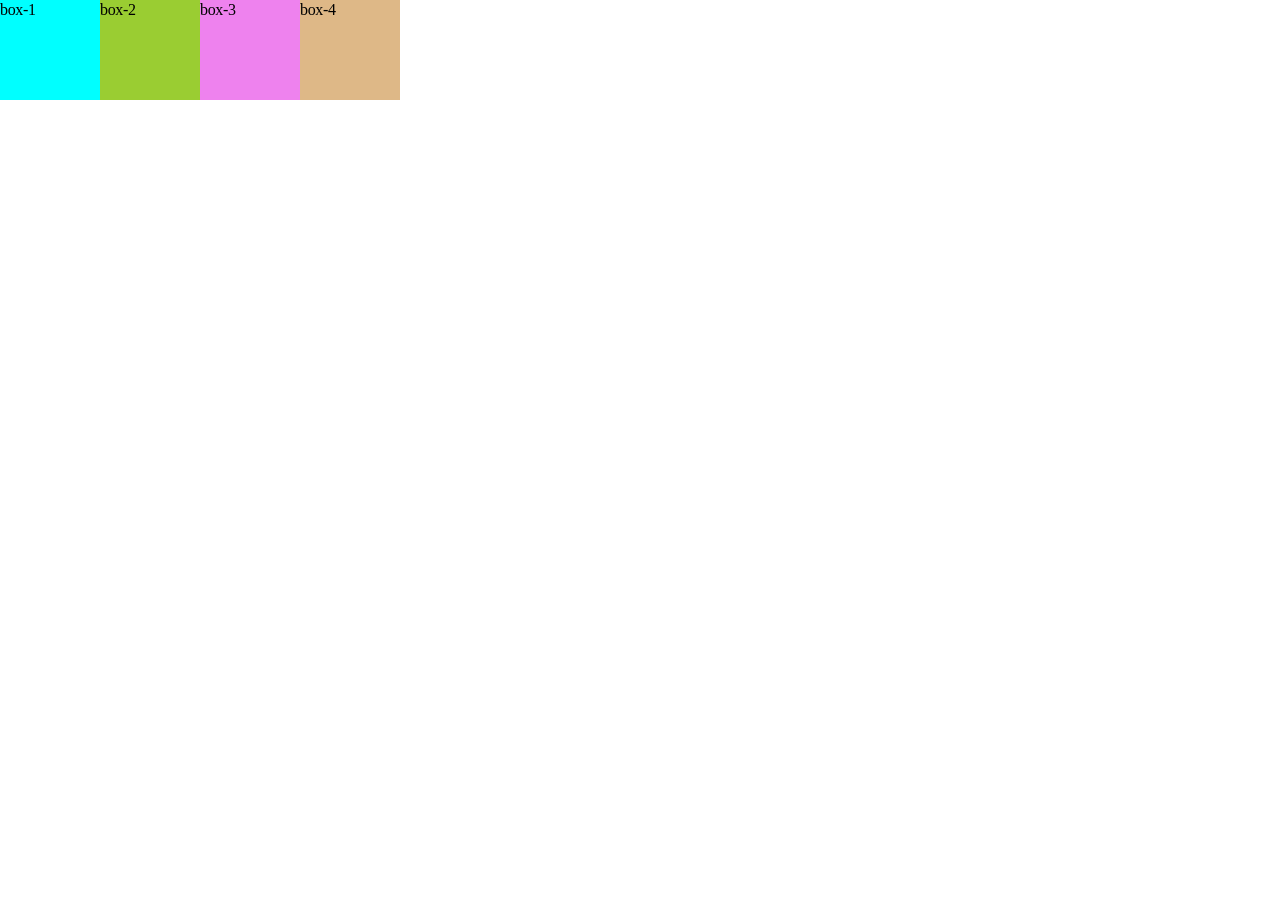
==== index.html @ 480145a6 "css-basic 최초 업로드" ====
<!doctype html>
<html lang="ko">
  <head>
    <meta charset="UTF-8" />
    <meta name="viewport" content="width=device-width, initial-scale=1.0" />
    <title>Sample</title>

    <!-- 외부 스타일 시트 연결 -->
    <link rel="stylesheet" href="css/style.css" />
  </head>

  <body>
    <div class="box-container">
      <div class="box-1">box-1</div>
      <div class="box-2">box-2</div>
      <div class="box-3">box-3</div>
      <div class="box-4">box-4</div>
    </div>
  </body>
</html>
---- css/style.css ----
/* 웹 폰트 */
@font-face {
  font-family: "Mrs Saint Delafield";
  src: url("../assets/fonts/MrsSaintDelafield-Regular.ttf");
}

/* 전체 선택자 */
* {
  margin: 0;
  padding: 0;
  box-sizing: border-box;
}
body {
  font-size: 16px;
  line-height: 1.3;
  letter-spacing: -0.02em;
}
ul,
li {
  list-style: none;
}

.box-container {
  height: 100px;
  width: 400px;
  background-color: whitesmoke;
  display: flex;
  justify-content: space-between;
  align-items: baseline;
}

.box-1 {
  background-color: aqua;
  width: 100px;
  height: 100px;
}
.box-2 {
  background-color: yellowgreen;
  width: 100px;
  height: 100px;
  align-self: flex-start;
}
.box-3 {
  background-color: violet;
  width: 100px;
  height: 100px;
}
.box-4 {
  background-color: burlywood;
  width: 100px;
  height: 100px;
}
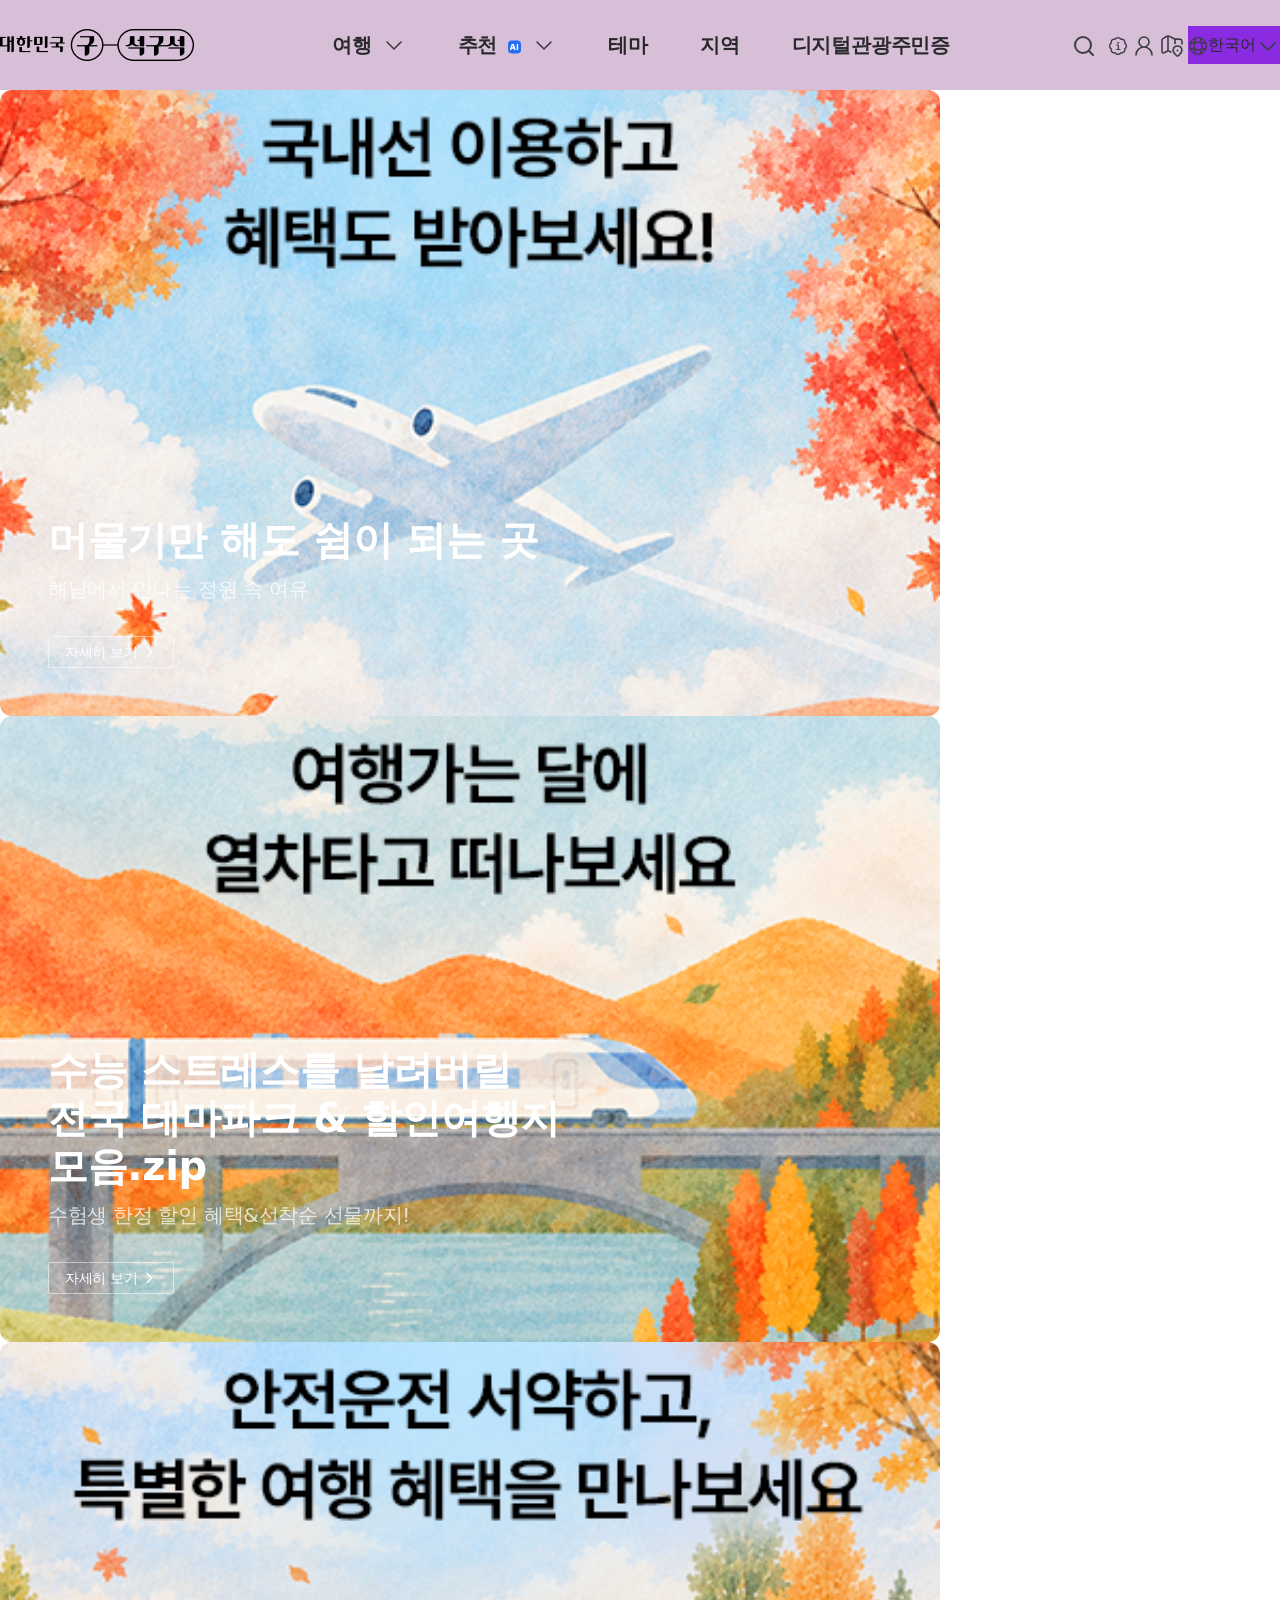
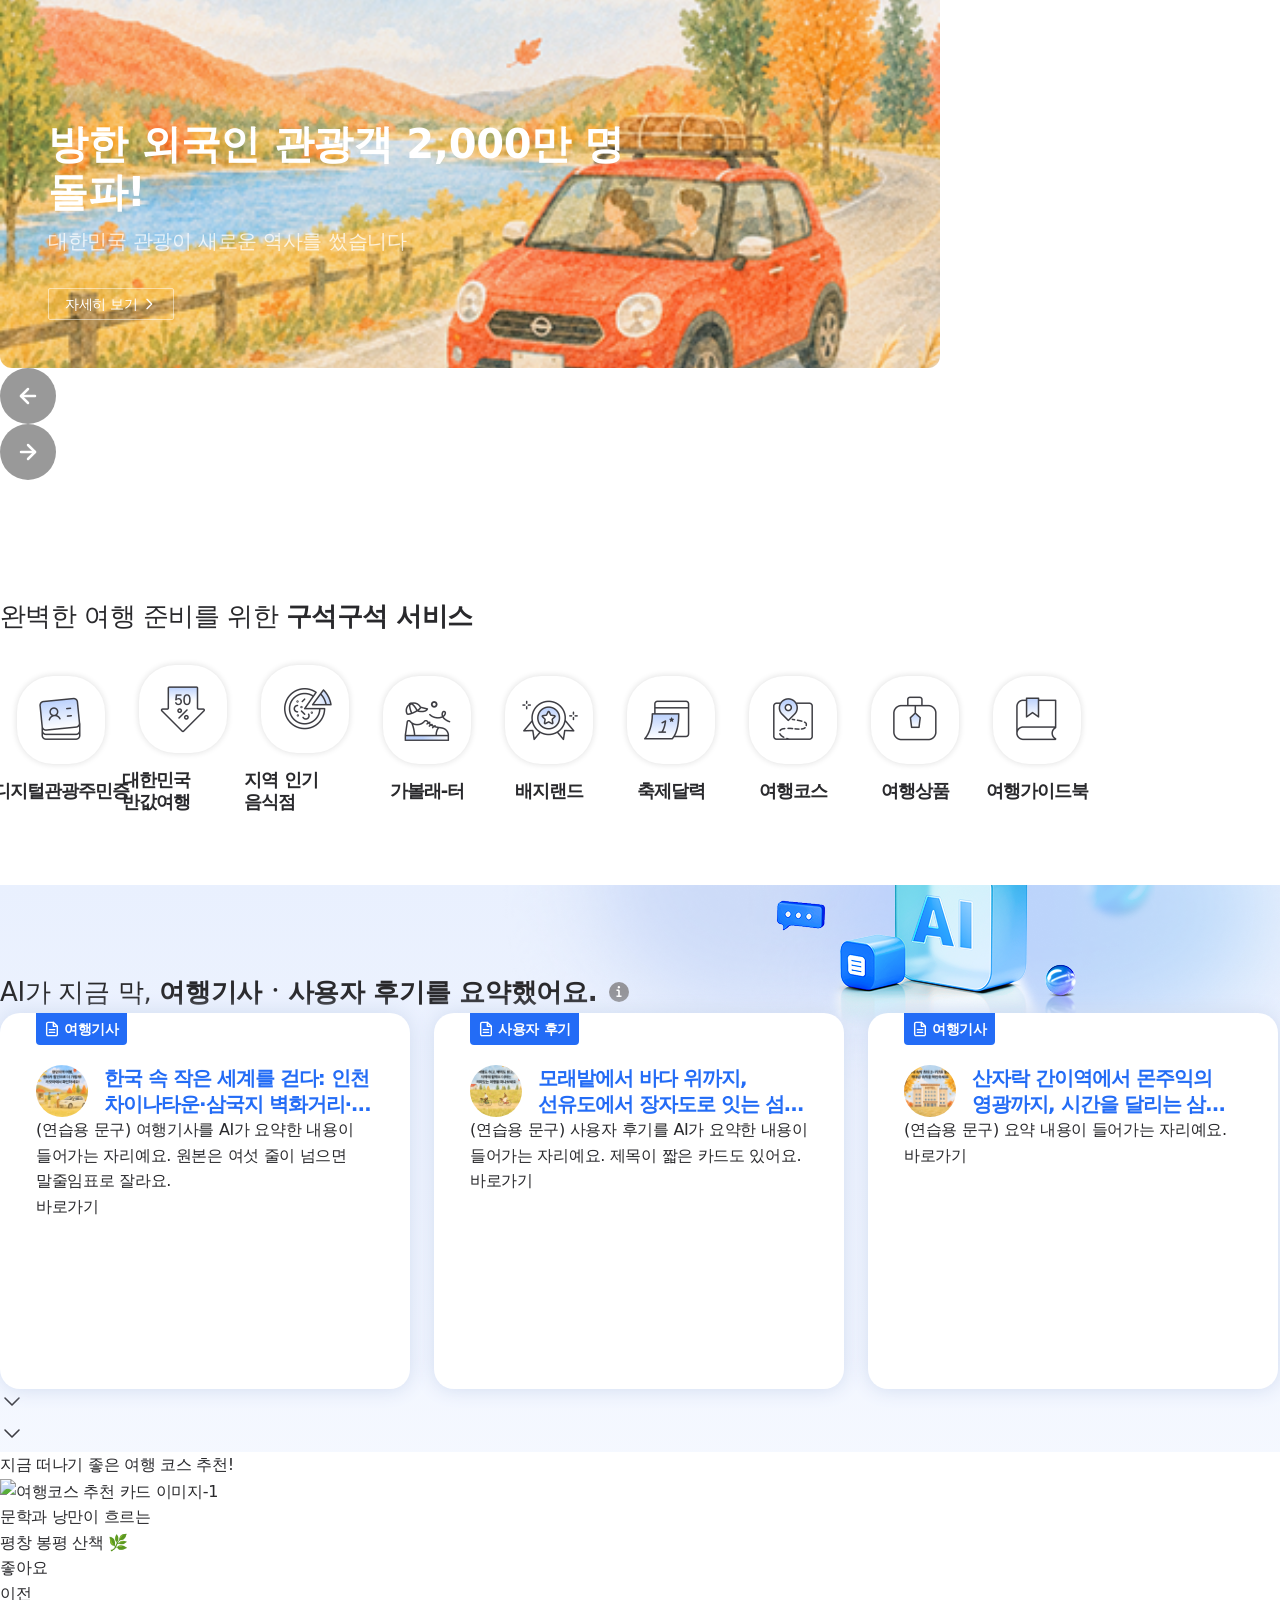
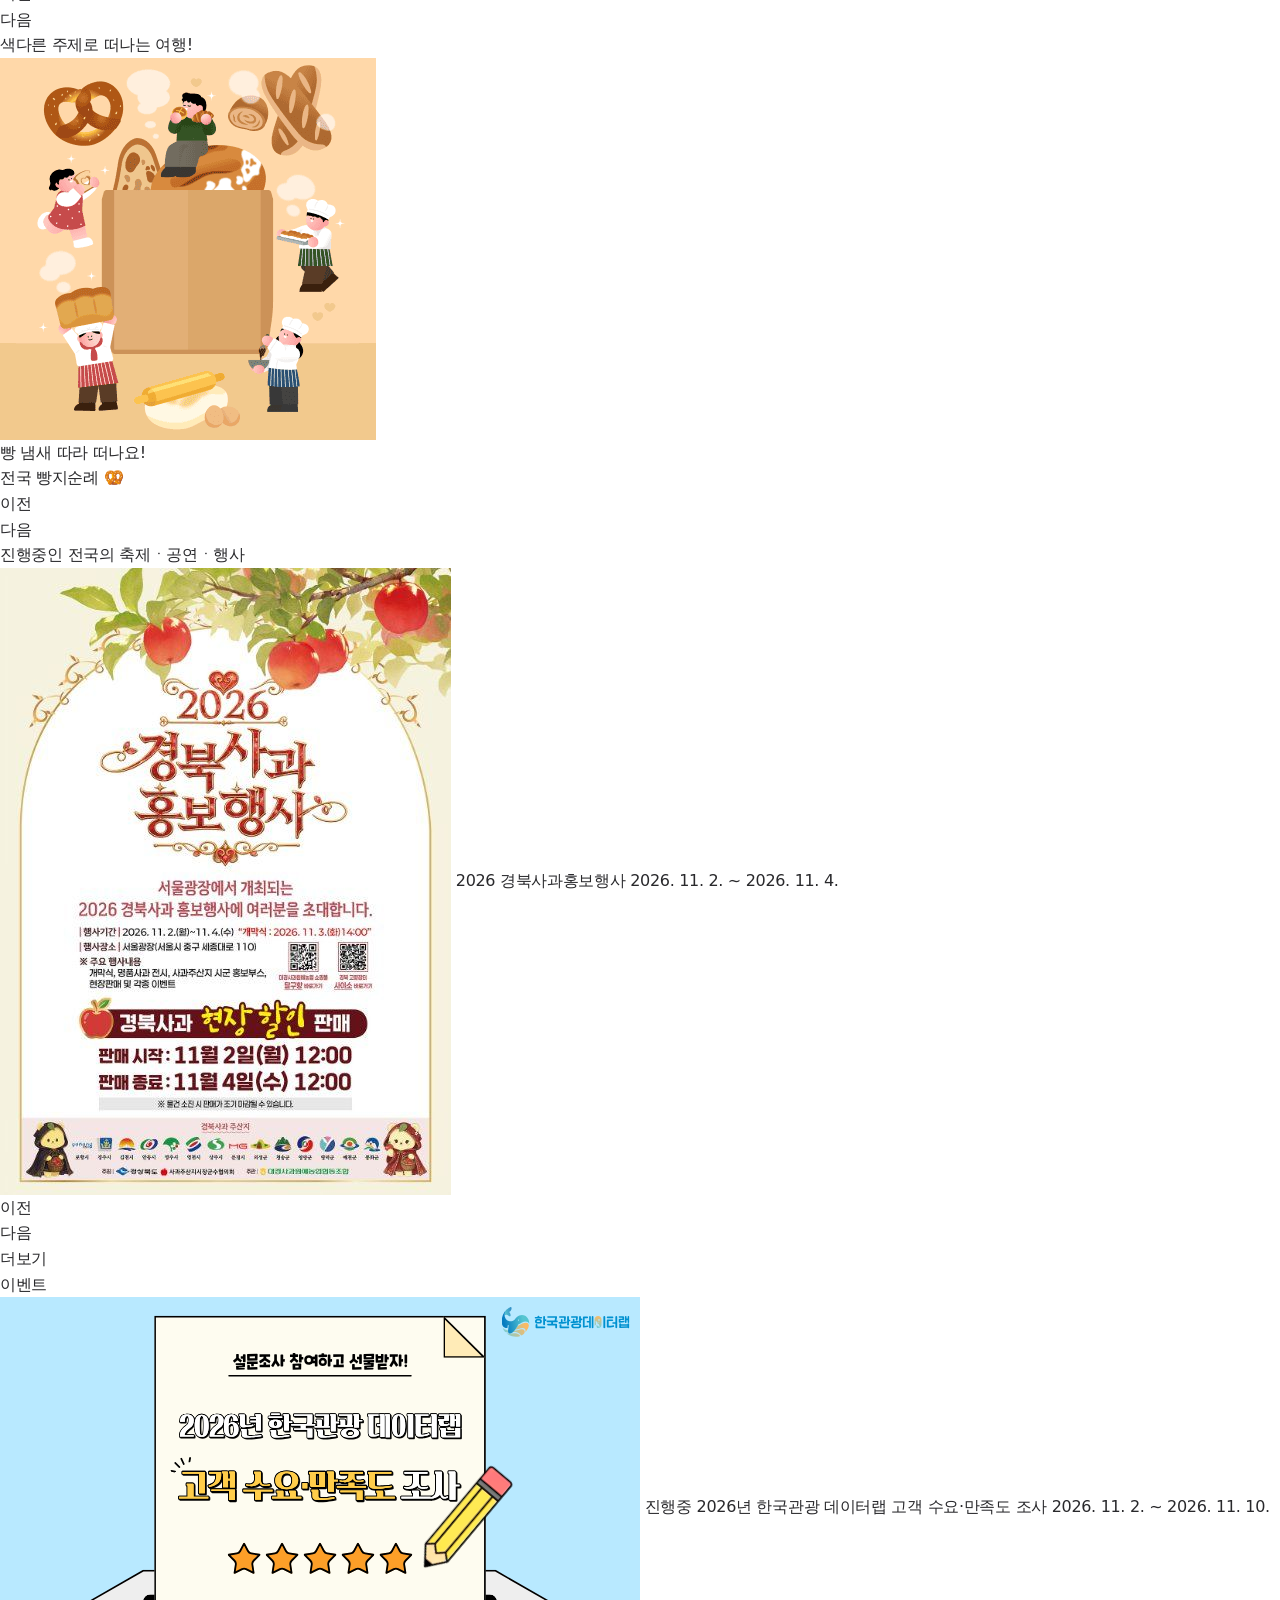
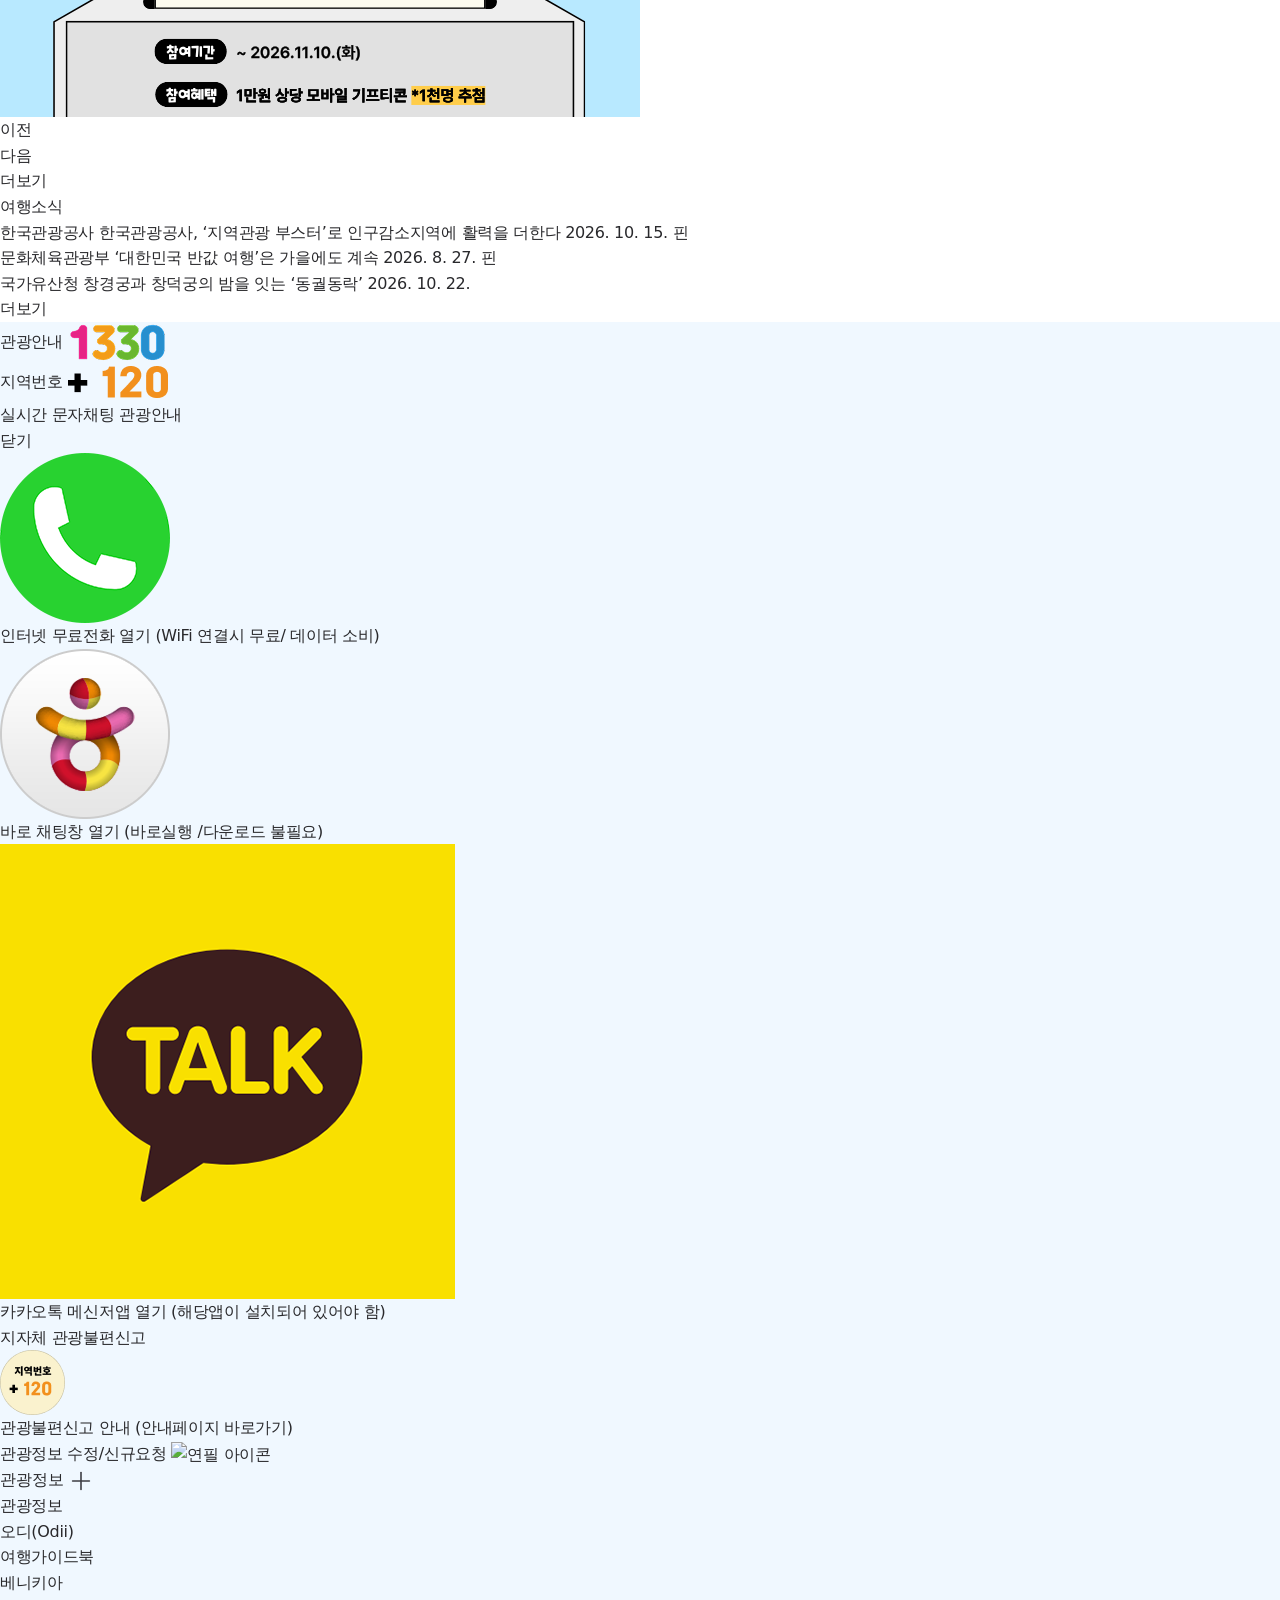
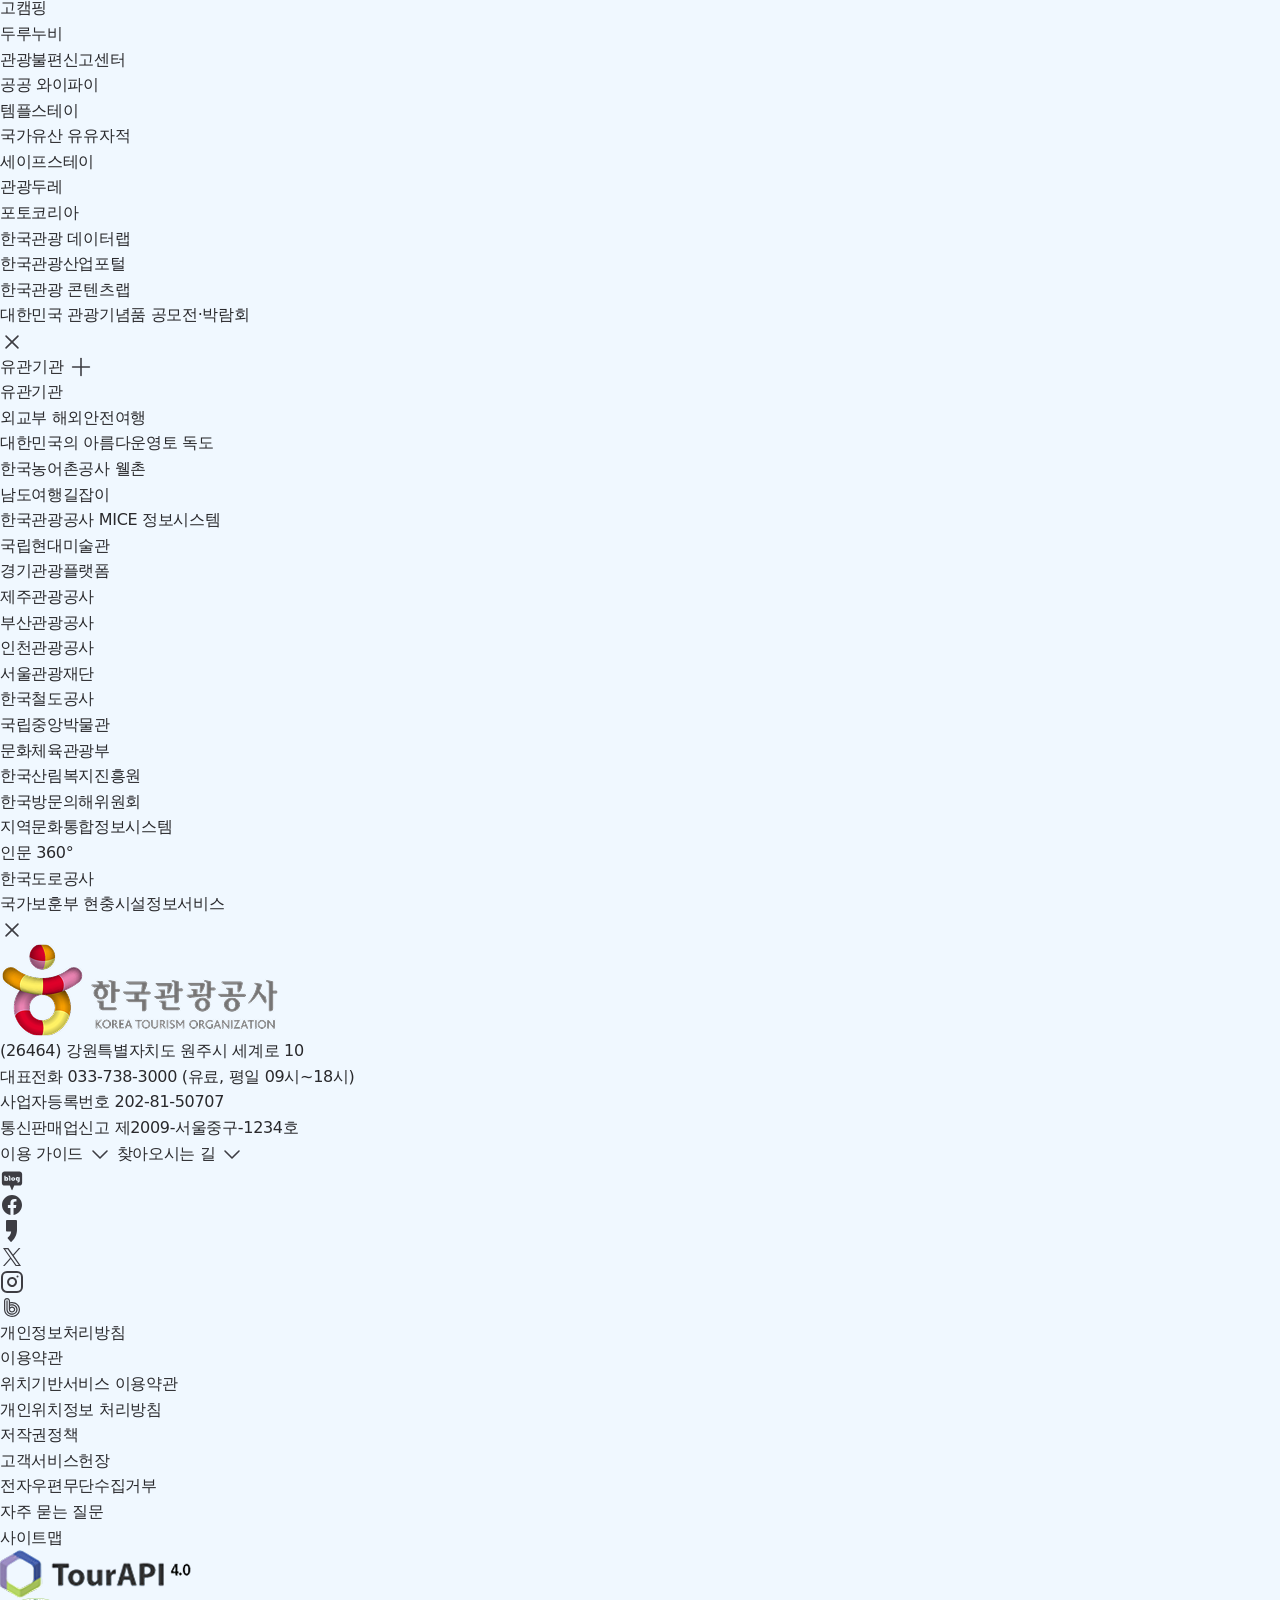
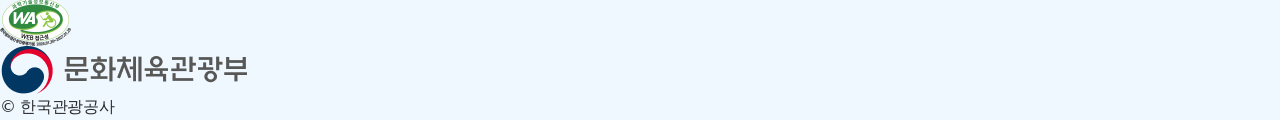
==== commit e8d581dd: "design: AI 영역 배경·제목 줄·카드 상단 스타일" ====
--- a/index.html
+++ b/index.html
@@ -1,20 +1,1361 @@
-<!doctype html>
-<html lang="ko">
-  <head>
-    <meta charset="UTF-8" />
-    <meta name="viewport" content="width=device-width, initial-scale=1.0" />
-    <title>Sample</title>
-
-    <!-- 외부 스타일 시트 연결 -->
-    <link rel="stylesheet" href="css/style.css" />
-  </head>
-
-  <body>
-    <div class="box-container">
-      <div class="box-1">box-1</div>
-      <div class="box-2">box-2</div>
-      <div class="box-3">box-3</div>
-      <div class="box-4">box-4</div>
-    </div>
-  </body>
-</html>
+<!doctype html>
+<html lang="ko">
+  <head>
+    <meta charset="UTF-8" />
+    <meta name="viewport" content="width=device-width, initial-scale=1.0" />
+    <title>대한민국 구석구석 클론코딩</title>
+
+    <link rel="stylesheet" href="css/reset.css" />
+    <!-- 디자인 토큰(CSS 변수): 다른 CSS보다 먼저 연결 -->
+    <link rel="stylesheet" href="css/tokens.css" />
+    <link
+      rel="stylesheet"
+      as="style"
+      crossorigin
+      href="https://cdn.jsdelivr.net/gh/orioncactus/pretendard@v1.3.9/dist/web/variable/pretendardvariable-gov-dynamic-subset.min.css"
+    />
+    <link rel="stylesheet" href="css/style.css" />
+  </head>
+  <body>
+    <div class="wrap">
+      <!-- header -->
+      <header class="header">
+        <!-- inner box -->
+        <div class="inner">
+          <!-- logo -->
+          <h1 class="logo">
+            <a href="#">
+              <img src="assets/images/logo_big.png" alt="대한민국 구석구석" />
+            </a>
+          </h1>
+
+          <!-- navigation -->
+          <nav class="nav">
+            <ul class="depth1-wrap">
+              <li class="depth1-travel">
+                <a href="#" class="depth1-btn">
+                  여행
+                  <span class="icon-pg-chevron-md">
+                    <img
+                      src="assets/icons/guide_chevron_dw24.svg"
+                      alt="다운 아이콘"
+                    />
+                  </span>
+                </a>
+                <!-- depth2 -->
+                <div class="depth2-wrap" id="depth2-1">
+                  <!-- inner -->
+                  <div>
+                    <!-- sub1 -->
+                    <div>
+                      <button>여행 정보</button>
+                      <!-- depth3 -->
+                      <div>
+                        <ul>
+                          <li><a href="#">여행기사</a></li>
+                          <li><a href="#">여행지</a></li>
+                          <li><a href="#">축제/공연/행사</a></li>
+                          <li><a href="#">여행코스</a></li>
+                          <li><a href="#">여행가이드북</a></li>
+                          <li><a href="#">음식점 검색 순위</a></li>
+                        </ul>
+                      </div>
+                    </div>
+                    <!-- sub2 -->
+                    <div>
+                      <button>여행 서비스</button>
+                      <!-- depth3 -->
+                      <div>
+                        <ul>
+                          <li><a href="#">이벤트</a></li>
+                          <li><a href="#">여행상품 홍보관</a></li>
+                          <li><a href="#">가볼래-터</a></li>
+                          <li><a href="#">배지랜드</a></li>
+                          <li><a href="#">월페이퍼</a></li>
+                        </ul>
+                      </div>
+                    </div>
+                  </div>
+                </div>
+              </li>
+              <li class="depth1-rec">
+                <a href="#" class="depth1-btn">
+                  추천
+                  <span class="icon-pg-ai">
+                    <img src="assets/icons/text_ai15.svg" alt="AI 아이콘" />
+                  </span>
+                  <span class="icon-pg-chevron-md">
+                    <img
+                      src="assets/icons/guide_chevron_dw24.svg"
+                      alt="다운 아이콘"
+                    />
+                  </span>
+                </a>
+                <!-- depth2 -->
+                <div class="depth2-wrap" id="depth2-2">
+                  <!-- sub-1 -->
+                  <div>
+                    <a href="#">AI콕콕</a>
+                  </div>
+                  <!-- sub-2 -->
+                  <div>
+                    <a href="#">AI콕콕 플래너</a>
+                  </div>
+                </div>
+              </li>
+              <li class="depth1-theme">
+                <a href="#">테마</a>
+              </li>
+              <li class="depth1-area">
+                <a href="#">지역</a>
+              </li>
+              <li class="add-type">
+                <a href="#">디지털관광주민증</a>
+              </li>
+            </ul>
+          </nav>
+
+          <!-- utils -->
+          <div class="header-util">
+            <button class="icon-pg btn-search" aria-label="검색">
+              <img src="assets/icons/guide_search24.svg" alt="검색 아이콘" />
+            </button>
+            <div class="util-sub">
+              <a href="#" aria-label="이용 가이드" class="icon-pg btn-guide">
+                <img
+                  src="assets/icons/menu_info20.svg"
+                  alt="이용 가이드 아이콘"
+                />
+              </a>
+              <button aria-label="로그인" class="icon-pg btn-login profile">
+                <img src="assets/icons/login24.svg" alt="로그인 아이콘" />
+              </button>
+              <a href="#" aria-label="여행지도" class="icon-pg btn-map">
+                <img src="assets/icons/travelmap24.svg" alt="여행지도 아이콘" />
+              </a>
+              <div class="language-wrap">
+                <button aria-label="언어선택">
+                  <span class="icon-pg btn-lang">
+                    <img src="assets/icons/lanquage20.svg" alt="언어 아이콘" />
+                  </span>
+                  <span class="language">한국어</span>
+                  <span class="icon-pg-chevron-sm">
+                    <img
+                      src="assets/icons/guide_chevron_dw24.svg"
+                      alt="다운 아이콘"
+                    />
+                  </span>
+                </button>
+                <div class="language-layer">
+                  <ul>
+                    <li>
+                      <a href="#">한국어</a>
+                    </li>
+                    <li>
+                      <a href="#">English</a>
+                    </li>
+                    <li>
+                      <a href="#">日本語</a>
+                    </li>
+                    <li>
+                      <a href="#">中文 ( 简体 )</a>
+                    </li>
+                    <li>
+                      <a href="#">中文 ( 繁體 )</a>
+                    </li>
+                    <li>
+                      <a href="#">Deutsch</a>
+                    </li>
+                    <li>
+                      <a href="#">Français</a>
+                    </li>
+                    <li>
+                      <a href="#">Español</a>
+                    </li>
+                    <li>
+                      <a href="#">Pусский</a>
+                    </li>
+                  </ul>
+                </div>
+              </div>
+            </div>
+          </div>
+        </div>
+      </header>
+
+      <!-- main -->
+      <main class="main">
+        <!-- 히어로 영역 (2026-11-20 원본 기준, docs/reference/hero.md 참고) -->
+        <section class="hero-sec">
+          <!-- Swiper 라이브러리 사용예정, 클래스네임 바뀔수도 있음 -->
+          <div class="swiper sw-hero">
+            <!-- 카드 묶음: 이전 · 현재 · 다음 3장만 (원본은 10장) -->
+            <div class="swiper-wrapper">
+              <!-- 이전 카드 (일부만 보임) -->
+              <div class="swiper-slide">
+                <span class="hero-img">
+                  <img src="assets/images/hero_img_1_2.png" alt="" />
+                </span>
+                <a href="#">
+                  <strong>머물기만 해도 쉼이 되는 곳</strong>
+                  <em>해남에서 만나는 정원 속 여유</em>
+                  <span class="view">
+                    자세히 보기
+                    <!-- guide_chevron_dw24.svg -->
+                    <span class="icon-pg-chevron-sm rt">
+                      <svg
+                        width="24"
+                        height="24"
+                        viewBox="0 0 24 24"
+                        fill="none"
+                        xmlns="http://www.w3.org/2000/svg"
+                      >
+                        <path
+                          d="M19 9L12 16L5 9"
+                          stroke="#3D3D43"
+                          stroke-width="1.6"
+                          stroke-linecap="round"
+                          stroke-linejoin="round"
+                        />
+                      </svg>
+                    </span>
+                  </span>
+                </a>
+              </div>
+
+              <!-- 현재 카드 (가운데) -->
+              <div class="swiper-slide swiper-slide-active">
+                <span class="hero-img">
+                  <img src="assets/images/hero_img_1_1.png" alt="" />
+                </span>
+                <a href="#">
+                  <strong>
+                    수능 스트레스를 날려버릴<br />
+                    전국 테마파크 &amp; 할인여행지 모음.zip
+                  </strong>
+                  <em>수험생 한정 할인 혜택&amp;선착순 선물까지!</em>
+                  <span class="view">
+                    자세히 보기
+                    <!-- guide_chevron_dw24.svg -->
+                    <span class="icon-pg-chevron-sm rt">
+                      <svg
+                        width="24"
+                        height="24"
+                        viewBox="0 0 24 24"
+                        fill="none"
+                        xmlns="http://www.w3.org/2000/svg"
+                      >
+                        <path
+                          d="M19 9L12 16L5 9"
+                          stroke="#3D3D43"
+                          stroke-width="1.6"
+                          stroke-linecap="round"
+                          stroke-linejoin="round"
+                        />
+                      </svg>
+                    </span>
+                  </span>
+                </a>
+              </div>
+
+              <!-- 다음 카드 (일부만 보임) -->
+              <div class="swiper-slide">
+                <span class="hero-img">
+                  <img src="assets/images/hero_img_1_3.png" alt="" />
+                </span>
+                <a href="#">
+                  <strong>방한 외국인 관광객 2,000만 명 돌파!</strong>
+                  <em>대한민국 관광이 새로운 역사를 썼습니다</em>
+                  <span class="view">
+                    자세히 보기
+                    <!-- guide_chevron_dw24.svg -->
+                    <span class="icon-pg-chevron-sm rt">
+                      <svg
+                        width="24"
+                        height="24"
+                        viewBox="0 0 24 24"
+                        fill="none"
+                        xmlns="http://www.w3.org/2000/svg"
+                      >
+                        <path
+                          d="M19 9L12 16L5 9"
+                          stroke="#3D3D43"
+                          stroke-width="1.6"
+                          stroke-linecap="round"
+                          stroke-linejoin="round"
+                        />
+                      </svg>
+                    </span>
+                  </span>
+                </a>
+              </div>
+            </div>
+
+            <!-- 이전 / 다음 버튼 -->
+            <div class="nav-btn">
+              <div class="swiper-button-prev">
+                <button class="btn-pg-icon-full-lg" aria-label="이전 슬라이드">
+                  <!-- guide_arrow_right24.svg -->
+                  <span class="icon-pg-arwright-lg lt">
+                    <svg
+                      width="24"
+                      height="24"
+                      viewBox="0 0 24 24"
+                      fill="none"
+                      xmlns="http://www.w3.org/2000/svg"
+                    >
+                      <path
+                        d="M5 12L19 12"
+                        stroke="#3D3D43"
+                        stroke-width="1.6"
+                        stroke-linecap="round"
+                        stroke-linejoin="round"
+                      />
+                      <path
+                        d="M12 5L19 12L12 19"
+                        stroke="#3D3D43"
+                        stroke-width="1.6"
+                        stroke-linecap="round"
+                        stroke-linejoin="round"
+                      />
+                    </svg>
+                  </span>
+                </button>
+              </div>
+
+              <div class="swiper-button-next">
+                <button class="btn-pg-icon-full-lg" aria-label="다음 슬라이드">
+                  <!-- guide_arrow_right24.svg -->
+                  <span class="icon-pg-arwright-lg">
+                    <svg
+                      width="24"
+                      height="24"
+                      viewBox="0 0 24 24"
+                      fill="none"
+                      xmlns="http://www.w3.org/2000/svg"
+                    >
+                      <path
+                        d="M5 12L19 12"
+                        stroke="#3D3D43"
+                        stroke-width="1.6"
+                        stroke-linecap="round"
+                        stroke-linejoin="round"
+                      />
+                      <path
+                        d="M12 5L19 12L12 19"
+                        stroke="#3D3D43"
+                        stroke-width="1.6"
+                        stroke-linecap="round"
+                        stroke-linejoin="round"
+                      />
+                    </svg>
+                  </span>
+                </button>
+              </div>
+            </div>
+
+            <!-- 페이지 표시 + 일시정지 -->
+            <div class="page-btn">
+              <div class="swiper-pagination swiper-pagination-fraction">
+                <span class="swiper-pagination-current">1</span>
+                /
+                <span class="swiper-pagination-total">10</span>
+              </div>
+
+              <div class="rolling">
+                <button class="icon-pg-play" aria-label="일시정지">
+                  <span class="stop">
+                    <!-- guide_stop24.svg -->
+                    <svg
+                      width="24"
+                      height="24"
+                      viewBox="0 0 24 24"
+                      fill="none"
+                      xmlns="http://www.w3.org/2000/svg"
+                      aria-hidden="true"
+                    >
+                      <rect
+                        x="5"
+                        y="3"
+                        width="5"
+                        height="18"
+                        rx="2.5"
+                        fill="#3D3D43"
+                      />
+                      <rect
+                        x="14"
+                        y="3"
+                        width="5"
+                        height="18"
+                        rx="2.5"
+                        fill="#3D3D43"
+                      />
+                    </svg>
+                  </span>
+                  <span class="play">
+                    <!-- guide_play24.svg -->
+                    <svg
+                      width="24"
+                      height="24"
+                      viewBox="0 0 24 24"
+                      fill="none"
+                      xmlns="http://www.w3.org/2000/svg"
+                      aria-hidden="true"
+                    >
+                      <path
+                        d="M20.2589 10.7397C21.247 11.3156 21.247 12.6844 20.2589 13.2603L7.35603 20.781C6.32416 21.3824 5 20.6741 5 19.5207L5 4.4793C5 3.32588 6.32416 2.61757 7.35604 3.21902L20.2589 10.7397Z"
+                        fill="#3D3D43"
+                      />
+                    </svg>
+                  </span>
+                </button>
+              </div>
+            </div>
+          </div>
+        </section>
+
+        <!-- 빠른메뉴 영역 (2026-11-24 원본 HTML 구조 기준) -->
+        <section class="main-quick-nav">
+          <h3>완벽한 여행 준비를 위한 <strong>구석구석 서비스</strong></h3>
+          <!-- 빠른 메뉴 목록: Swiper 구조, 모바일에서는 가로 슬라이드 -->
+          <div class="swiper sw-quick">
+            <div class="swiper-wrapper">
+              <div class="swiper-slide swiper-slide-active">
+                <a href="#">
+                  <span class="icon">
+                    <img src="assets/images/main_quick_menu7.png" alt="" />
+                  </span>
+                  <strong>디지털관광주민증</strong>
+                </a>
+              </div>
+              <div class="swiper-slide">
+                <a href="#">
+                  <span class="icon">
+                    <img src="assets/images/main_quick_menu9.png" alt="" />
+                  </span>
+                  <strong>대한민국 반값여행</strong>
+                </a>
+              </div>
+              <div class="swiper-slide">
+                <a href="#">
+                  <span class="icon">
+                    <img src="assets/images/main_quick_menu2.png" alt="" />
+                  </span>
+                  <strong>지역 인기 음식점</strong>
+                </a>
+              </div>
+              <div class="swiper-slide">
+                <a href="#">
+                  <span class="icon">
+                    <img src="assets/images/main_quick_menu3.png" alt="" />
+                  </span>
+                  <strong>가볼래-터</strong>
+                </a>
+              </div>
+              <div class="swiper-slide">
+                <a href="#">
+                  <span class="icon">
+                    <img src="assets/images/main_quick_menu4.png" alt="" />
+                  </span>
+                  <strong>배지랜드</strong>
+                </a>
+              </div>
+              <div class="swiper-slide">
+                <a href="#">
+                  <span class="icon">
+                    <img src="assets/images/main_quick_menu5.png" alt="" />
+                  </span>
+                  <strong>축제달력</strong>
+                </a>
+              </div>
+              <div class="swiper-slide">
+                <a href="#">
+                  <span class="icon">
+                    <img src="assets/images/main_quick_menu1.png" alt="" />
+                  </span>
+                  <strong>여행코스</strong>
+                </a>
+              </div>
+              <div class="swiper-slide">
+                <a href="#">
+                  <span class="icon">
+                    <img src="assets/images/main_quick_menu6.png" alt="" />
+                  </span>
+                  <strong>여행상품</strong>
+                </a>
+              </div>
+              <div class="swiper-slide">
+                <a href="#">
+                  <span class="icon">
+                    <img src="assets/images/main_quick_menu8.png" alt="" />
+                  </span>
+                  <strong>여행가이드북</strong>
+                </a>
+              </div>
+            </div>
+          </div>
+        </section>
+
+        <!-- AI기사 및 사용후기 영역 (2026-11-24 원본 구조 기준, docs/reference/ai-digest.md 참고) -->
+        <section class="ai-digest">
+          <!-- 제목 줄 -->
+          <div class="title-wrap">
+            <h3>
+              AI가 지금 막, <strong>여행기사ㆍ사용자 후기를 요약했어요.</strong>
+            </h3>
+            <button class="icon-pg-info-md" aria-label="AI 요약 안내">
+              <!-- 아이콘 자리: 원본 icon_pg_info_md (파일 없음) -->
+              <svg
+                width="32"
+                height="32"
+                viewBox="0 0 32 32"
+                fill="none"
+                xmlns="http://www.w3.org/2000/svg"
+              >
+                <rect width="32" height="32" rx="16" fill="#949499" />
+                <path
+                  d="M15.7759 10.272C15.2159 10.272 14.7439 10.096 14.3599 9.744C13.9919 9.376 13.8079 8.928 13.8079 8.4C13.8079 7.872 13.9919 7.432 14.3599 7.08C14.7439 6.728 15.2159 6.552 15.7759 6.552C16.3519 6.552 16.8239 6.728 17.1919 7.08C17.5759 7.432 17.7679 7.872 17.7679 8.4C17.7679 8.928 17.5759 9.376 17.1919 9.744C16.8239 10.096 16.3519 10.272 15.7759 10.272ZM12 24V21.792H14.7439V15.096C14.7439 14.568 14.4879 14.304 13.9759 14.304H12V12.096H14.4319C15.4239 12.096 16.1439 12.328 16.5919 12.792C17.0559 13.24 17.2879 13.96 17.2879 14.952V21.792H19.9999V24H12Z"
+                  fill="white"
+                />
+              </svg>
+            </button>
+            <!-- 설명 말풍선: 평소에는 숨김, JS 단계에서 열고 닫기 -->
+            <div class="wrap-layerpop ui-pg-tooltip">
+              <div class="layerpop">
+                <div class="cont">
+                  <strong class="stit">‘여행기사’AI 요약</strong>
+                  <p>AI를 활용하여 여행기사의 요약 정보를 제공합니다.</p>
+                  <strong class="stit">‘사용자 후기’AI 요약</strong>
+                  <p>
+                    AI를 활용하여 여행지에 대한 사용자 댓글을 요약하여
+                    제공합니다.
+                  </p>
+                </div>
+                <button class="close" aria-label="닫기">
+                  <span></span>
+                </button>
+              </div>
+            </div>
+          </div>
+          <!-- 카드 슬라이드: Swiper 구조, 원본 15장 중 3장만 (정지 화면용) -->
+          <div class="swiper sw-ai">
+            <div class="swiper-wrapper">
+              <div class="swiper-slide swiper-slide-active">
+                <div class="cont">
+                  <em>
+                    <!-- 아이콘 자리: 원본 icon_filetext_sm (파일 없음) -->
+                    <span class="icon-filetex-sm">
+                      <svg
+                        width="16"
+                        height="16"
+                        viewBox="0 0 16 16"
+                        fill="none"
+                        xmlns="http://www.w3.org/2000/svg"
+                      >
+                        <path
+                          d="M9.33329 1.33331H3.99996C3.64634 1.33331 3.3072 1.47379 3.05715 1.72384C2.8071 1.97389 2.66663 2.31302 2.66663 2.66665V13.3333C2.66663 13.6869 2.8071 14.0261 3.05715 14.2761C3.3072 14.5262 3.64634 14.6666 3.99996 14.6666H12C12.3536 14.6666 12.6927 14.5262 12.9428 14.2761C13.1928 14.0261 13.3333 13.6869 13.3333 13.3333V5.33331L9.33329 1.33331Z"
+                          stroke="#3D3D43"
+                          stroke-width="1.4"
+                          stroke-linecap="round"
+                          stroke-linejoin="round"
+                        />
+                        <path
+                          d="M9.33337 1.33331V5.33331H13.3334"
+                          stroke="#3D3D43"
+                          stroke-width="1.4"
+                          stroke-linecap="round"
+                          stroke-linejoin="round"
+                        />
+                        <path
+                          d="M10.6667 8.66669H5.33337"
+                          stroke="#3D3D43"
+                          stroke-width="1.4"
+                          stroke-linecap="round"
+                          stroke-linejoin="round"
+                        />
+                        <path
+                          d="M10.6667 11.3333H5.33337"
+                          stroke="#3D3D43"
+                          stroke-width="1.4"
+                          stroke-linecap="round"
+                          stroke-linejoin="round"
+                        />
+                      </svg>
+                    </span>
+                    여행기사
+                  </em>
+                  <div class="tit">
+                    <strong>
+                      한국 속 작은 세계를 걷다: 인천 차이나타운·삼국지
+                      벽화거리·일본풍거리 추천 코스
+                    </strong>
+                  </div>
+                  <p>
+                    (연습용 문구) 여행기사를 AI가 요약한 내용이 들어가는
+                    자리예요. 원본은 여섯 줄이 넘으면 말줄임표로 잘라요.
+                  </p>
+                  <span class="thumbs">
+                    <img src="assets/images/hero_img_1_4.png" alt="" />
+                  </span>
+                  <a href="#" class="btn-pg-xs"><span>바로가기</span></a>
+                </div>
+              </div>
+              <div class="swiper-slide">
+                <div class="cont">
+                  <em>
+                    <!-- 아이콘 자리: 원본 icon_filetext_sm (파일 없음) -->
+                    <span class="icon-filetex-sm">
+                      <svg
+                        width="16"
+                        height="16"
+                        viewBox="0 0 16 16"
+                        fill="none"
+                        xmlns="http://www.w3.org/2000/svg"
+                      >
+                        <path
+                          d="M9.33329 1.33331H3.99996C3.64634 1.33331 3.3072 1.47379 3.05715 1.72384C2.8071 1.97389 2.66663 2.31302 2.66663 2.66665V13.3333C2.66663 13.6869 2.8071 14.0261 3.05715 14.2761C3.3072 14.5262 3.64634 14.6666 3.99996 14.6666H12C12.3536 14.6666 12.6927 14.5262 12.9428 14.2761C13.1928 14.0261 13.3333 13.6869 13.3333 13.3333V5.33331L9.33329 1.33331Z"
+                          stroke="#3D3D43"
+                          stroke-width="1.4"
+                          stroke-linecap="round"
+                          stroke-linejoin="round"
+                        />
+                        <path
+                          d="M9.33337 1.33331V5.33331H13.3334"
+                          stroke="#3D3D43"
+                          stroke-width="1.4"
+                          stroke-linecap="round"
+                          stroke-linejoin="round"
+                        />
+                        <path
+                          d="M10.6667 8.66669H5.33337"
+                          stroke="#3D3D43"
+                          stroke-width="1.4"
+                          stroke-linecap="round"
+                          stroke-linejoin="round"
+                        />
+                        <path
+                          d="M10.6667 11.3333H5.33337"
+                          stroke="#3D3D43"
+                          stroke-width="1.4"
+                          stroke-linecap="round"
+                          stroke-linejoin="round"
+                        />
+                      </svg>
+                    </span>
+                    사용자 후기
+                  </em>
+                  <div class="tit">
+                    <strong>
+                      모래밭에서 바다 위까지, 선유도에서 장자도로 잇는 섬 산책
+                    </strong>
+                  </div>
+                  <p>
+                    (연습용 문구) 사용자 후기를 AI가 요약한 내용이 들어가는
+                    자리예요. 제목이 짧은 카드도 있어요.
+                  </p>
+                  <span class="thumbs">
+                    <img src="assets/images/hero_img_1_5.png" alt="" />
+                  </span>
+                  <a href="#" class="btn-pg-xs"><span>바로가기</span></a>
+                </div>
+              </div>
+              <div class="swiper-slide">
+                <div class="cont">
+                  <em>
+                    <!-- 아이콘 자리: 원본 icon_filetext_sm (파일 없음) -->
+                    <span class="icon-filetex-sm">
+                      <svg
+                        width="16"
+                        height="16"
+                        viewBox="0 0 16 16"
+                        fill="none"
+                        xmlns="http://www.w3.org/2000/svg"
+                      >
+                        <path
+                          d="M9.33329 1.33331H3.99996C3.64634 1.33331 3.3072 1.47379 3.05715 1.72384C2.8071 1.97389 2.66663 2.31302 2.66663 2.66665V13.3333C2.66663 13.6869 2.8071 14.0261 3.05715 14.2761C3.3072 14.5262 3.64634 14.6666 3.99996 14.6666H12C12.3536 14.6666 12.6927 14.5262 12.9428 14.2761C13.1928 14.0261 13.3333 13.6869 13.3333 13.3333V5.33331L9.33329 1.33331Z"
+                          stroke="#3D3D43"
+                          stroke-width="1.4"
+                          stroke-linecap="round"
+                          stroke-linejoin="round"
+                        />
+                        <path
+                          d="M9.33337 1.33331V5.33331H13.3334"
+                          stroke="#3D3D43"
+                          stroke-width="1.4"
+                          stroke-linecap="round"
+                          stroke-linejoin="round"
+                        />
+                        <path
+                          d="M10.6667 8.66669H5.33337"
+                          stroke="#3D3D43"
+                          stroke-width="1.4"
+                          stroke-linecap="round"
+                          stroke-linejoin="round"
+                        />
+                        <path
+                          d="M10.6667 11.3333H5.33337"
+                          stroke="#3D3D43"
+                          stroke-width="1.4"
+                          stroke-linecap="round"
+                          stroke-linejoin="round"
+                        />
+                      </svg>
+                    </span>
+                    여행기사
+                  </em>
+                  <div class="tit">
+                    <strong>
+                      산자락 간이역에서 몬주익의 영광까지, 시간을 달리는 삼척
+                      여행
+                    </strong>
+                  </div>
+                  <p>(연습용 문구) 요약 내용이 들어가는 자리예요.</p>
+                  <span class="thumbs">
+                    <img src="assets/images/hero_img_1_6.png" alt="" />
+                  </span>
+                  <a href="#" class="btn-pg-xs"><span>바로가기</span></a>
+                </div>
+              </div>
+            </div>
+            <!-- 이전 / 다음 버튼 -->
+            <div class="page-btn">
+              <div class="swiper-button-prev">
+                <button class="btn-pg-icon-full-xs" aria-label="이전 카드">
+                  <span class="icon-pg-chevron-xs lt">
+                    <svg
+                      width="24"
+                      height="24"
+                      viewBox="0 0 24 24"
+                      fill="none"
+                      xmlns="http://www.w3.org/2000/svg"
+                      aria-hidden="true"
+                    >
+                      <path
+                        d="M19 9L12 16L5 9"
+                        stroke="#3D3D43"
+                        stroke-width="1.6"
+                        stroke-linecap="round"
+                        stroke-linejoin="round"
+                      />
+                    </svg>
+                  </span>
+                </button>
+              </div>
+              <div class="swiper-button-next">
+                <button class="btn-pg-icon-full-xs" aria-label="다음 카드">
+                  <span class="icon-pg-chevron-xs rt">
+                    <svg
+                      width="24"
+                      height="24"
+                      viewBox="0 0 24 24"
+                      fill="none"
+                      xmlns="http://www.w3.org/2000/svg"
+                      aria-hidden="true"
+                    >
+                      <path
+                        d="M19 9L12 16L5 9"
+                        stroke="#3D3D43"
+                        stroke-width="1.6"
+                        stroke-linecap="round"
+                        stroke-linejoin="round"
+                      />
+                    </svg>
+                  </span>
+                </button>
+              </div>
+            </div>
+            <!-- 점 모양 페이지 표시: 점은 Swiper가 만들어요 -->
+            <div class="swiper-pagination swiper-pagination-bullets"></div>
+          </div>
+        </section>
+
+        <!-- 홍보 배너 영역 1 -->
+        <section>
+          <!-- swiper slide -->
+          <div></div>
+        </section>
+
+        <!-- 여행 코스 추천 영역 -->
+        <section>
+          <h3>
+            <strong>지금 떠나기 좋은 여행 코스 추천!</strong>
+          </h3>
+          <div>
+            <!-- swiper slide -->
+            <div>
+              <!-- image slide -->
+              <div>
+                <!-- 대표 카드 하나 -->
+                <div>
+                  <a href="#">
+                    <span>
+                      <img
+                        src="assets/images/healing_travel_1.png"
+                        alt="여행코스 추천 카드 이미지-1"
+                      />
+                    </span>
+                    <div>
+                      <strong>
+                        문학과 낭만이 흐르는 <br />
+                        평창 봉평 산책 🌿
+                      </strong>
+                    </div>
+                  </a>
+                  <button>좋아요</button>
+                </div>
+              </div>
+              <!-- pagination -->
+              <div>
+                <div>
+                  <button>이전</button>
+                </div>
+                <div>
+                  <button>다음</button>
+                </div>
+                <div>
+                  <!-- 인디케이터 형태의 페이지네이션 -->
+                </div>
+              </div>
+            </div>
+          </div>
+        </section>
+
+        <!-- 색다른 주제 영역 -->
+        <section>
+          <!-- 배경과 섹션타이틀 -->
+          <div>
+            <h3>색다른 주제로 떠나는 여행!</h3>
+          </div>
+          <!-- swiper slide -->
+          <div>
+            <!-- image slide -->
+            <div>
+              <!-- 대표 카드 하나 -->
+              <div>
+                <a href="#">
+                  <span>
+                    <img
+                      src="assets/images/trend_travel_1.png"
+                      alt="색다른 여행 1"
+                    />
+                  </span>
+                  <div>
+                    <strong>
+                      빵 냄새 따라 떠나요! <br />
+                      전국 빵지순례 🥨
+                    </strong>
+                  </div>
+                </a>
+              </div>
+            </div>
+            <!-- pagination -->
+            <div>
+              <div>
+                <button>이전</button>
+              </div>
+              <div>
+                <button>다음</button>
+              </div>
+              <div>
+                <!-- fraction -->
+                <div></div>
+                <!-- progress bar -->
+                <div></div>
+              </div>
+            </div>
+          </div>
+        </section>
+
+        <!-- 진행중인 전국 축제·공연·행사 영역 -->
+        <section>
+          <h3>진행중인 <strong>전국의 축제ㆍ공연ㆍ행사</strong></h3>
+          <!-- swiper slide -->
+          <div>
+            <!-- image slide -->
+            <div>
+              <!-- 대표 카드 하나 -->
+              <div>
+                <a href="#">
+                  <span>
+                    <img
+                      src="assets/images/ongoing_event_1.jpg"
+                      alt="2026 경북사과홍보행사"
+                    />
+                  </span>
+                  <strong>2026 경북사과홍보행사</strong>
+                  <span>2026. 11. 2. ~ 2026. 11. 4.</span>
+                </a>
+              </div>
+            </div>
+            <!-- pagination -->
+            <div>
+              <div>
+                <button>이전</button>
+              </div>
+              <div>
+                <button>다음</button>
+              </div>
+              <div>
+                <!-- fraction -->
+                <div></div>
+                <!-- progress bar -->
+                <div></div>
+              </div>
+            </div>
+          </div>
+          <!-- more -->
+          <a href="#">더보기</a>
+        </section>
+
+        <!-- 메인 이벤트 영역 -->
+        <section>
+          <h3>이벤트</h3>
+          <!-- swiper slide -->
+          <div>
+            <!-- image slide -->
+            <div>
+              <!-- 대표 카드 하나 -->
+              <div>
+                <a href="#">
+                  <span>
+                    <img
+                      src="assets/images/main_event_1.png"
+                      alt="2026년 한국관광 데이터랩 고객 수요·만족도 조사"
+                    />
+                    <em>진행중</em>
+                  </span>
+                  <strong>
+                    2026년 한국관광 데이터랩 고객 수요·만족도 조사
+                  </strong>
+                  <span>2026. 11. 2. ~ 2026. 11. 10.</span>
+                </a>
+              </div>
+            </div>
+            <!-- pagination -->
+            <div>
+              <div>
+                <button>이전</button>
+              </div>
+              <div>
+                <button>다음</button>
+              </div>
+              <div>
+                <!-- fraction -->
+                <div></div>
+                <!-- progress bar -->
+                <div></div>
+              </div>
+            </div>
+          </div>
+          <!-- more -->
+          <a href="#">더보기</a>
+        </section>
+
+        <!-- 홍보 배너 영역 2 -->
+        <section>
+          <!-- swiper slide -->
+          <div></div>
+        </section>
+
+        <!-- 여행 소식 영역 -->
+        <section>
+          <h3>여행소식</h3>
+          <ul>
+            <li>
+              <a href="#">
+                <em>한국관광공사</em>
+                <strong>
+                  한국관광공사, ‘지역관광 부스터’로 인구감소지역에 활력을 더한다
+                </strong>
+                <span>2026. 10. 15.</span>
+              </a>
+              <span>핀</span>
+            </li>
+            <li>
+              <a href="#">
+                <em>문화체육관광부</em>
+                <strong>‘대한민국 반값 여행’은 가을에도 계속</strong>
+                <span>2026. 8. 27.</span>
+              </a>
+              <span>핀</span>
+            </li>
+            <li>
+              <a href="#">
+                <em>국가유산청</em>
+                <strong>창경궁과 창덕궁의 밤을 잇는 ‘동궐동락’</strong>
+                <span>2026. 10. 22.</span>
+              </a>
+            </li>
+          </ul>
+          <a href="#">더보기</a>
+        </section>
+      </main>
+
+      <!-- footer -->
+      <footer class="footer">
+        <footer>
+          <!-- footer top -->
+          <div>
+            <ul>
+              <li>
+                <a href="#">
+                  <div>
+                    관광안내
+                    <img src="assets/images/foot_logo_1330.png" alt="1330" />
+                  </div>
+                  <div>
+                    지역번호
+                    <img src="assets/images/foot_logo_120.png" alt="+120" />
+                  </div>
+                </a>
+                <!-- talk menu -->
+                <div>
+                  <h2>실시간 문자채팅 관광안내</h2>
+                  <button>닫기</button>
+
+                  <div>
+                    <a href="#">
+                      <!-- image -->
+                      <div>
+                        <img
+                          src="assets/images/phone.png"
+                          alt="1330 인터넷 전화를 클릭하세요."
+                        />
+                      </div>
+                      <p>
+                        인터넷 무료전화 열기
+                        <span>(WiFi 연결시 무료/ 데이터 소비)</span>
+                      </p>
+                    </a>
+                  </div>
+                  <div>
+                    <a href="#">
+                      <!-- image -->
+                      <div>
+                        <img
+                          src="assets/images/ttalk.png"
+                          alt="관광공사 웹쳇으로 상담하시려면 버튼을 클릭하세요."
+                        />
+                      </div>
+                      <p>
+                        바로 채팅창 열기
+                        <span>(바로실행 /다운로드 불필요)</span>
+                      </p>
+                    </a>
+                  </div>
+                  <div>
+                    <a href="#">
+                      <!-- image -->
+                      <div>
+                        <img
+                          src="assets/images/kakao.png"
+                          alt="카카오톡으로 상담하시려면 버튼을 클릭하세요."
+                        />
+                      </div>
+                      <p>
+                        카카오톡 메신저앱 열기
+                        <span>(해당앱이 설치되어 있어야 함)</span>
+                      </p>
+                    </a>
+                  </div>
+
+                  <h2>지자체 관광불편신고</h2>
+                  <div>
+                    <a href="#">
+                      <!-- image -->
+                      <div>
+                        <img
+                          src="assets/images/img_report_120.png"
+                          alt="지역번호 +120"
+                        />
+                      </div>
+                      <p>
+                        관광불편신고 안내
+                        <span>(안내페이지 바로가기)</span>
+                      </p>
+                    </a>
+                  </div>
+                </div>
+              </li>
+              <li>
+                <a href="#">
+                  관광정보 수정/신규요청
+                  <span>
+                    <img src="assets/icons/pencil20.svg" alt="연필 아이콘" />
+                  </span>
+                </a>
+              </li>
+              <li>
+                <button>
+                  관광정보
+                  <span>
+                    <img
+                      src="assets/icons/guide_plus24.svg"
+                      alt="더하기 아이콘"
+                    />
+                  </span>
+                </button>
+                <div>
+                  <div>
+                    <div>
+                      <strong>관광정보</strong>
+                      <ul>
+                        <li><a href="#">오디(Odii)</a></li>
+                        <li><a href="#">여행가이드북</a></li>
+                        <li><a href="#">베니키아</a></li>
+                        <li><a href="#">고캠핑</a></li>
+                        <li><a href="#">두루누비</a></li>
+                        <li><a href="#">관광불편신고센터</a></li>
+                        <li><a href="#">공공 와이파이</a></li>
+                        <li><a href="#">템플스테이</a></li>
+                        <li><a href="#">국가유산 유유자적</a></li>
+                        <li><a href="#">세이프스테이</a></li>
+                        <li><a href="#">관광두레</a></li>
+                        <li><a href="#">포토코리아</a></li>
+                        <li><a href="#">한국관광 데이터랩</a></li>
+                        <li><a href="#">한국관광산업포털</a></li>
+                        <li><a href="#">한국관광 콘텐츠랩</a></li>
+                        <li>
+                          <a href="#">대한민국 관광기념품 공모전·박람회</a>
+                        </li>
+                      </ul>
+                      <button>
+                        <img
+                          src="assets/icons/guide_close24.svg"
+                          alt="닫기 아이콘"
+                        />
+                      </button>
+                    </div>
+                  </div>
+                </div>
+              </li>
+              <li>
+                <button>
+                  유관기관
+                  <span>
+                    <img
+                      src="assets/icons/guide_plus24.svg"
+                      alt="더하기 아이콘"
+                    />
+                  </span>
+                </button>
+                <div>
+                  <div>
+                    <div>
+                      <strong>유관기관</strong>
+                      <ul>
+                        <li><a href="#">외교부 해외안전여행</a></li>
+                        <li><a href="#">대한민국의 아름다운영토 독도</a></li>
+                        <li><a href="#">한국농어촌공사 웰촌</a></li>
+                        <li><a href="#">남도여행길잡이</a></li>
+                        <li><a href="#">한국관광공사 MICE 정보시스템</a></li>
+                        <li><a href="#">국립현대미술관</a></li>
+                        <li><a href="#">경기관광플랫폼</a></li>
+                        <li><a href="#">제주관광공사</a></li>
+                        <li><a href="#">부산관광공사</a></li>
+                        <li><a href="#">인천관광공사</a></li>
+                        <li><a href="#">서울관광재단</a></li>
+                        <li><a href="#">한국철도공사</a></li>
+                        <li><a href="#">국립중앙박물관</a></li>
+                        <li><a href="#">문화체육관광부</a></li>
+                        <li><a href="#">한국산림복지진흥원</a></li>
+                        <li><a href="#">한국방문의해위원회</a></li>
+                        <li><a href="#">지역문화통합정보시스템</a></li>
+                        <li><a href="#">인문 360°</a></li>
+                        <li><a href="#">한국도로공사</a></li>
+                        <li>
+                          <a href="#">국가보훈부 현충시설정보서비스</a>
+                        </li>
+                      </ul>
+                      <button>
+                        <img
+                          src="assets/icons/guide_close24.svg"
+                          alt="닫기 아이콘"
+                        />
+                      </button>
+                    </div>
+                  </div>
+                </div>
+              </li>
+            </ul>
+          </div>
+          <!-- footer bottom -->
+          <div>
+            <div class="inner">
+              <div class="site-info">
+                <!-- foot header -->
+                <div>
+                  <a href="#">
+                    <img
+                      src="assets/images/foot_logo_korea_tourism.png"
+                      alt="한국관광공사"
+                    />
+                  </a>
+                </div>
+                <!-- foot main -->
+                <div>
+                  <!-- 주소, 사업자 정보 -->
+                  <div>
+                    <address>(26464) 강원특별자치도 원주시 세계로 10</address>
+                    <ul>
+                      <li>
+                        <span>대표전화</span>
+                        033-738-3000 (유료, 평일 09시~18시)
+                      </li>
+                      <li>
+                        <span>사업자등록번호</span>
+                        202-81-50707
+                      </li>
+                      <li>
+                        <span>통신판매업신고</span>
+                        제2009-서울중구-1234호
+                      </li>
+                    </ul>
+                  </div>
+                  <!-- 링크 모음 -->
+                  <div>
+                    <a href="#">
+                      이용 가이드
+                      <span>
+                        <img
+                          src="assets/icons/guide_chevron_dw24.svg"
+                          alt="화살표"
+                        />
+                      </span>
+                    </a>
+                    <a href="#">
+                      찾아오시는 길
+
+                      <span>
+                        <img
+                          src="assets/icons/guide_chevron_dw24.svg"
+                          alt="화살표"
+                        />
+                      </span>
+                    </a>
+
+                    <ul>
+                      <li>
+                        <a href="#">
+                          <img
+                            src="assets/icons/sns_naverblog24.svg"
+                            alt="네이버 블로그"
+                          />
+                        </a>
+                      </li>
+                      <li>
+                        <a href="#">
+                          <img
+                            src="assets/icons/sns_facebook24.svg"
+                            alt="페이스북"
+                          />
+                        </a>
+                      </li>
+                      <li>
+                        <a href="#">
+                          <img
+                            src="assets/icons/sns_kakaostory24.svg"
+                            alt="카카오스토리"
+                          />
+                        </a>
+                      </li>
+                      <li>
+                        <a href="#">
+                          <img
+                            src="assets/icons/sns_x24.svg"
+                            alt="트위터 엑스"
+                          />
+                        </a>
+                      </li>
+                      <li>
+                        <a href="#">
+                          <img
+                            src="assets/icons/sns_instagram24.svg"
+                            alt="인스타그램"
+                          />
+                        </a>
+                      </li>
+                      <li>
+                        <a href="#">
+                          <img
+                            src="assets/icons/sns_naverband24.svg"
+                            alt="네이버 밴드"
+                          />
+                        </a>
+                      </li>
+                    </ul>
+                  </div>
+                </div>
+                <!-- foot footer -->
+                <div>
+                  <nav>
+                    <!-- footer navigation list -->
+                    <ul>
+                      <li>
+                        <a href="#">개인정보처리방침</a>
+                      </li>
+                      <li>
+                        <a href="#">이용약관</a>
+                      </li>
+                      <li>
+                        <a href="#">위치기반서비스 이용약관</a>
+                      </li>
+                      <li>
+                        <a href="#">개인위치정보 처리방침</a>
+                      </li>
+                      <li>
+                        <a href="#">저작권정책</a>
+                      </li>
+                      <li>
+                        <a href="#">고객서비스헌장</a>
+                      </li>
+                      <li>
+                        <a href="#">전자우편무단수집거부</a>
+                      </li>
+                      <li>
+                        <a href="#">자주 묻는 질문</a>
+                      </li>
+                      <li>
+                        <a href="#">사이트맵</a>
+                      </li>
+                    </ul>
+                    <!-- logo list -->
+                    <ul>
+                      <li>
+                        <a href="#">
+                          <img
+                            src="assets/images/foot_logo_tourapi.png"
+                            alt="TourAPI 4.0"
+                          />
+                        </a>
+                      </li>
+                      <li>
+                        <a href="#">
+                          <img
+                            src="assets/images/foot_logo_waweb.png"
+                            alt="(사)한국장애인단체총연합회 한국웹접근성인증평가원 웹 접근성 우수사이트 인증마크(WA인증마크)"
+                          />
+                        </a>
+                      </li>
+                      <li>
+                        <a href="#">
+                          <img
+                            src="assets/images/foot_logo_ministry_culture.png"
+                            alt="문화체육관광부"
+                          />
+                        </a>
+                      </li>
+                    </ul>
+                  </nav>
+                  <p>&copy; 한국관광공사</p>
+                </div>
+              </div>
+            </div>
+          </div>
+          <!-- go top button -->
+          <div></div>
+        </footer>
+      </footer>
+    </div>
+  </body>
+</html>
--- a/css/tokens.css
+++ b/css/tokens.css
@@ -0,0 +1,83 @@
+/* =========================================================
+   tokens.css — 디자인 토큰 (CSS 변수 모음)
+
+   - 여러 곳에서 반복되는 값(색, 글자 크기, 모서리, 간격 …)을
+     이름 붙여 한곳에 모아 둔 파일이에요.
+   - 사용법:  color: var(--color-text);
+   - 값을 바꾸고 싶으면 이 파일만 고치면, 쓰는 곳 전체가 함께 바뀌어요.
+   - 이름 규칙: --분류-역할  (케밥 케이스)
+   - 한 영역에서만 쓰는 값(예: 히어로 카드 940px)은 여기 넣지 않고,
+     그 영역 선택자 안에서 변수로 만들어요. (예: .sw-hero { --hero-w: 940px; })
+
+   값의 출처: 지금까지 css/clone-exercise.css에 쓴 값 +
+             docs/reference/hero.md 의 측정값
+   ========================================================= */
+
+:root {
+  /* ---------- 색 (color) ---------- */
+  --color-text: #29292c; /* 기본 글자색 */
+  --color-white: #fff;
+  --color-black: #000;
+  --color-white-75: rgba(255, 255, 255, 0.75); /* 사진 위 부제목 */
+  --color-white-50: rgba(255, 255, 255, 0.5); /* 사진 위 얇은 테두리 */
+  --color-black-40: rgba(0, 0, 0, 0.4); /* 사진 위 원형 버튼 배경 */
+  --color-focus: #000; /* 키보드 포커스 테두리 */
+  --color-primary-50: #236cf6;
+
+  /* ---------- 글꼴 (font) ---------- */
+  --font-base:
+    "Pretendard GOV Variable", "Pretendard GOV", -apple-system,
+    BlinkMacSystemFont, system-ui, Roboto, "Helvetica Neue", "Segoe UI",
+    "Apple SD Gothic Neo", "Noto Sans KR", "Malgun Gothic", "Apple Color Emoji",
+    "Segoe UI Emoji", "Segoe UI Symbol", sans-serif;
+
+  /* 글자 크기 (font-size) */
+  --fs-sm: 14px; /* 작은 버튼 글자 */
+  --fs-base: 16px; /* 본문 */
+  --fs-lg: 20px; /* 메뉴, 부제목 */
+  --fs-display: 40px; /* 히어로 제목 */
+
+  /* 글자 굵기 (font-weight) */
+  --fw-regular: 400;
+  --fw-semibold: 600;
+  --fw-extrabold: 800;
+
+  /* 줄 간격 (line-height) — 단위 없이: 글자 크기의 몇 배 */
+  --lh-tight: 1.2;
+  --lh-title: 1.3; /* 섹션 제목 h3 (원본 130%) */
+  --lh-base: 1.6;
+
+  /* 자간 (letter-spacing) */
+  --ls-base: -0.02em;
+
+  /* ---------- 간격 (space) — 4px 단위 ---------- */
+  --space-1: 4px;
+  --space-2: 8px;
+  --space-3: 12px;
+  --space-4: 16px;
+  --space-6: 24px;
+  --space-8: 32px;
+  --space-12: 48px;
+
+  /* ---------- 모서리 (radius) ---------- */
+  --radius-sm: 2px; /* 작은 버튼 */
+  --radius-lg: 12px; /* 카드 */
+  --radius-full: 999px; /* 원, 알약 모양 */
+
+  /* ---------- 크기 (size) ---------- */
+  --icon-sm: 16px;
+  --icon-md: 24px;
+  --btn-icon-lg: 56px; /* 원형 아이콘 버튼 */
+
+  /* 아이콘 선 굵기 (SVG stroke-width) */
+  --stroke-icon-sm: 2px; /* 작은 아이콘 (예: 자세히 보기 꺾쇠) — 개발자 도구로 재확인 필요 */
+  --stroke-slide-nav: 2.5px; /* 슬라이드 이전·다음 버튼 화살표 — 개발자 도구로 확인함 */
+
+  /* ---------- 레이아웃 (layout) ---------- */
+  --layout-max: 1280px; /* 가운데 콘텐츠 최대 너비 */
+  --header-height: 90px;
+
+  /* ---------- 쌓임 순서 (z-index) ---------- */
+  --z-dropdown: 10; /* 하위 메뉴, 언어 선택 목록 */
+  --z-header: 100;
+}
--- a/css/style.css
+++ b/css/style.css
@@ -1,52 +1,497 @@
-/* 웹 폰트 */
-@font-face {
-  font-family: "Mrs Saint Delafield";
-  src: url("../assets/fonts/MrsSaintDelafield-Regular.ttf");
-}
-
-/* 전체 선택자 */
+/* CSS 초기화 */
 * {
   margin: 0;
   padding: 0;
   box-sizing: border-box;
 }
+*::before,
+*::after {
+  box-sizing: border-box;
+}
+html {
+  overflow-x: hidden;
+}
 body {
-  font-size: 16px;
-  line-height: 1.3;
-  letter-spacing: -0.02em;
+  font-family: var(--font-base);
+  font-size: var(--fs-base);
+  font-weight: var(--fw-regular);
+  color: var(--color-text);
+  line-height: var(--lh-base);
+  letter-spacing: var(--ls-base);
+  background-color: var(--color-white);
+  word-break: keep-all;
 }
 ul,
 li {
   list-style: none;
 }
 
-.box-container {
-  height: 100px;
-  width: 400px;
-  background-color: whitesmoke;
-  display: flex;
+a {
+  color: inherit;
+  text-decoration: none;
+}
+
+img {
+  vertical-align: middle;
+  border: 0;
+}
+button {
+  margin: 0;
+  padding: 0;
+  border: 0;
+  background: none;
+  font: inherit; /* 폰트 종류·크기·굵기·줄간격 상속 */
+  color: inherit; /* 글자색 상속 */
+  line-height: inherit;
+  text-align: center;
+  cursor: pointer;
+  appearance: none; /* 브라우저/OS 기본 모양 제거 */
+  -webkit-appearance: none;
+}
+button:focus-visible {
+  outline: 2px solid #000;
+  outline-offset: 2px;
+}
+
+/* styling */
+.wrap {
+  width: 100%;
+}
+
+/* header styling start */
+.header {
+  position: relative;
+  width: 100%;
+  height: 90px;
+  background-color: aquamarine;
+}
+.header .inner {
+  /* position: relative; */
+  width: 100%;
+  max-width: 1280px;
+  height: 100%;
+  background-color: thistle;
+  margin: 0 auto;
+  display: flex;
+  align-items: center;
   justify-content: space-between;
-  align-items: baseline;
-}
-
-.box-1 {
-  background-color: aqua;
-  width: 100px;
-  height: 100px;
-}
-.box-2 {
-  background-color: yellowgreen;
-  width: 100px;
-  height: 100px;
-  align-self: flex-start;
-}
-.box-3 {
-  background-color: violet;
-  width: 100px;
-  height: 100px;
-}
-.box-4 {
-  background-color: burlywood;
-  width: 100px;
-  height: 100px;
-}
+}
+.logo {
+  position: relative;
+}
+.nav {
+  /* position: relative; */
+  height: 100%;
+}
+.depth1-wrap {
+  /* position: relative; */
+  height: 100%;
+  display: flex;
+  gap: 32px;
+}
+.depth1-travel {
+  /* position: relative; */
+}
+.depth1-btn {
+}
+.depth1-rec {
+  /* position: relative; */
+}
+.depth1-theme {
+  /* position: relative; */
+}
+.depth1-area {
+  /* position: relative; */
+}
+.add-type {
+  /* position: relative; */
+}
+
+.depth1-wrap > li > a {
+  display: flex;
+  height: 100%;
+  align-items: center;
+  gap: 10px;
+  padding: 0 10px;
+  font-size: var(--fs-lg);
+  font-weight: 600;
+  letter-spacing: -0.01em;
+  line-height: 1;
+}
+.depth2-wrap {
+  display: none;
+  position: absolute;
+  top: 100%;
+  left: 0;
+  width: 100%;
+  background-color: #b4adad;
+  z-index: 1;
+}
+
+.header-util {
+  position: relative;
+  display: flex;
+  height: 38px;
+  align-items: center;
+  gap: 12px;
+}
+.util-sub {
+  position: relative;
+  display: flex;
+  align-items: center;
+  gap: 4px;
+  height: 100%;
+}
+.language-wrap {
+  position: relative;
+  background-color: blueviolet;
+  height: 100%;
+}
+.language-wrap > button {
+  display: flex;
+  align-items: center;
+  height: 100%;
+}
+.language-layer {
+  display: none;
+  position: absolute;
+  left: 0;
+  top: 38px;
+  background-color: var(--color-white);
+}
+/* header styling end */
+
+/* main styling start */
+.main {
+  width: 100%;
+  /* background-color: wheat; */
+}
+
+/* hero section */
+.sw-hero .swiper-slide {
+  position: relative;
+  width: 940px;
+  height: 626px;
+  border-radius: var(--radius-lg);
+  overflow: hidden;
+}
+.sw-hero .hero-img {
+  display: block;
+  width: 100%;
+  height: 100%;
+}
+.sw-hero .hero-img img {
+  width: 100%;
+  height: 100%;
+  object-fit: cover;
+}
+.sw-hero .swiper-slide a {
+  position: absolute;
+  left: var(--space-12);
+  bottom: var(--space-12);
+  width: 630px;
+  /* z-index: 5; */
+}
+.sw-hero .swiper-slide a strong {
+  display: block;
+  font-size: var(--fs-display);
+  font-weight: var(--fw-extrabold);
+  line-height: var(--lh-tight);
+  color: var(--color-white);
+  margin-top: 40px;
+}
+.sw-hero .swiper-slide a em {
+  display: block;
+  font-size: var(--fs-lg);
+  font-style: normal;
+  color: var(--color-white-75);
+  padding-top: 9px;
+}
+.sw-hero .swiper-slide a .view {
+  display: inline-flex;
+  /* width: fit-content; */
+  align-items: center;
+  gap: 3px;
+  height: 32px;
+  padding: 0 16px;
+  font-size: var(--fs-sm);
+  color: var(--color-white);
+  border: 1px solid var(--color-white-50);
+  border-radius: var(--radius-sm);
+  margin-top: 31px;
+}
+.sw-hero .swiper-slide a .view .rt {
+  width: var(--icon-sm);
+  height: var(--icon-sm);
+  transform: rotate(-90deg);
+}
+.sw-hero .swiper-slide a .view svg {
+  width: 100%;
+  height: 100%;
+}
+.sw-hero .swiper-slide a .view svg path {
+  stroke: currentColor;
+  stroke-width: 2px;
+}
+
+.sw-hero .nav-btn .btn-pg-icon-full-lg {
+  width: var(--btn-icon-lg);
+  height: var(--btn-icon-lg);
+  border-radius: var(--radius-full);
+  background-color: var(--color-black-40);
+  display: flex;
+  align-items: center;
+  justify-content: center;
+  color: var(--color-white);
+}
+.sw-hero .nav-btn .btn-pg-icon-full-lg .icon-pg-arwright-lg {
+  width: var(--icon-md);
+  height: var(--icon-md);
+}
+.sw-hero .nav-btn .btn-pg-icon-full-lg .icon-pg-arwright-lg.lt {
+  transform: rotate(-180deg);
+}
+.sw-hero .nav-btn .btn-pg-icon-full-lg .icon-pg-arwright-lg svg {
+  width: 100%;
+  height: 100%;
+}
+.sw-hero .nav-btn .btn-pg-icon-full-lg .icon-pg-arwright-lg svg path {
+  stroke: currentColor;
+  stroke-width: 2.5px;
+}
+
+.sw-hero .page-btn {
+}
+.sw-hero .page-btn .swiper-pagination {
+  display: flex;
+  gap: 8px;
+  align-items: center;
+  height: 16px;
+  font-size: 18px;
+  line-height: 16px;
+  color: var(--color-white-50);
+}
+.sw-hero .page-btn .swiper-pagination .swiper-pagination-current {
+  color: var(--color-white);
+}
+.sw-hero .page-btn .swiper-pagination .swiper-pagination-total {
+}
+.sw-hero .page-btn .rolling {
+}
+.sw-hero .page-btn .rolling .icon-pg-play {
+  color: var(--color-white);
+}
+.sw-hero .page-btn .rolling .icon-pg-play .stop {
+  display: block;
+  width: 16px;
+  height: 16px;
+}
+.sw-hero .page-btn .rolling .icon-pg-play .stop svg {
+  width: 100%;
+  height: 100%;
+}
+.sw-hero .page-btn .rolling .icon-pg-play .stop svg rect {
+  fill: currentColor;
+}
+.sw-hero .page-btn .rolling .icon-pg-play .play {
+  display: block;
+  /* display: none; */
+  width: 16px;
+  height: 16px;
+}
+.sw-hero .page-btn .rolling .icon-pg-play .play svg {
+  width: 100%;
+  height: 100%;
+}
+.sw-hero .page-btn .rolling .icon-pg-play .play svg path {
+  fill: currentColor;
+}
+
+/* quick nav section */
+.main-quick-nav {
+  width: 100%;
+  max-width: var(--layout-max);
+  margin: 62px auto 0;
+  padding-bottom: 72px;
+}
+.main-quick-nav h3 {
+  font-size: 26px;
+  letter-spacing: var(--ls-base);
+  line-height: var(--lh-title);
+}
+.main-quick-nav h3 strong {
+  font-weight: var(--fw-extrabold);
+}
+
+.sw-quick {
+  padding-top: var(--space-8);
+}
+.sw-quick .swiper-wrapper {
+  display: flex;
+  align-items: center;
+}
+.sw-quick .swiper-slide {
+  width: 122px;
+}
+.sw-quick .swiper-slide a {
+  display: flex;
+  flex-direction: column;
+  align-items: center;
+}
+.sw-quick .swiper-slide a strong {
+  display: block;
+  padding-top: var(--space-4);
+  font-size: 18px;
+  font-weight: var(--fw-semibold);
+  line-height: var(--lh-tight);
+  letter-spacing: -0.05em;
+}
+.sw-quick .swiper-slide a .icon {
+  display: flex;
+  align-items: center;
+  justify-content: center;
+  width: 88px;
+  height: 88px;
+  border-radius: 36px;
+  box-shadow: 0 0 6px rgba(26, 26, 26, 0.15);
+  transition: border-radius 0.5s ease-in-out;
+}
+.sw-quick .swiper-slide a .icon img {
+  width: 60px;
+  height: auto;
+  /* object-fit: contain; */
+}
+.sw-quick .swiper-slide a:hover .icon {
+  border-radius: var(--radius-full);
+}
+
+/* AI digest */
+.ai-digest {
+  padding-top: 87px;
+  background:
+    url("../assets/images/bg_ai_digest.png") no-repeat calc(50% + 290px) 0,
+    linear-gradient(180deg, #e9f0fe 0%, rgba(242, 246, 255, 0.6) 123.06%);
+  /* background-size: auto; */
+}
+.ai-digest .title-wrap {
+  width: var(--layout-max);
+  display: flex;
+  align-items: center;
+  gap: var(--space-3);
+  margin: 0 auto;
+}
+.ai-digest h3 {
+  font-size: 26px;
+  letter-spacing: var(--1s-base);
+  line-height: var(--1h-title);
+}
+.ai-digest h3 strong {
+  font-weight: var(--fw-extrabold);
+}
+.ai-digest .title-wrap .icon-pg-info-md {
+  flex: 0 0 20px;
+  /* width: 20px; */
+  height: 20px;
+}
+.ai-digest .title-wrap .icon-pg-info-md svg {
+  width: 100%;
+  height: 100%;
+}
+.ai-digest .title-wrap .wrap-layerpop {
+  display: none;
+}
+.sw-ai {
+}
+.sw-ai .swiper-wrapper {
+  display: flex;
+  /* swiper 설정 값이라 나중에 삭제*/
+  gap: 24px;
+  align-items: center;
+}
+.sw-ai .swiper-slide {
+  width: 410px;
+  height: 376px;
+}
+.sw-ai .swiper-slide .cont {
+  height: 100%;
+  padding: 52px 36px 0;
+  background-color: var(--color-white);
+  border-radius: 20px;
+  box-shadow: 0 0 20px #d0dbf0;
+  position: relative;
+  overflow: hidden;
+}
+.sw-ai .swiper-slide .cont em {
+  position: absolute;
+  left: 36px;
+  top: 0;
+  display: flex;
+  align-items: center;
+  gap: var(--space-1);
+  padding: 0 var(--space-2);
+  height: 32px;
+  /* line-height: 32px; */
+  font-size: var(--fs-sm);
+  font-weight: 700;
+  color: var(--color-white);
+  background-color: var(--color-primary-50);
+  border-radius: 0 0 4px 4px;
+}
+.sw-ai .swiper-slide .cont em .icon-filetex-sm {
+  flex: 0 0 16px;
+  height: 16px;
+  /* color: var(--color-white); */
+}
+.sw-ai .swiper-slide .cont em .icon-filetex-sm svg {
+  width: 100%;
+  height: 100%;
+  stroke: currentColor;
+}
+.sw-ai .swiper-slide .cont em .icon-filetex-sm svg path {
+  stroke: currentColor;
+}
+.sw-ai .swiper-slide .cont .tit {
+  display: flex;
+  align-items: center;
+  height: 52px;
+  margin-left: 68px;
+}
+.sw-ai .swiper-slide .cont .tit strong {
+  font-size: var(--fs-lg);
+  font-weight: var(--fw-semibold);
+  line-height: var(--lh-title);
+  color: var(--color-primary-50);
+  letter-spacing: -0.05em;
+  display: -webkit-box;
+  -webkit-box-orient: vertical;
+  -webkit-line-clamp: 2;
+  overflow: hidden;
+}
+.sw-ai .swiper-slide .cont .p {
+}
+.sw-ai .swiper-slide .cont .thumbs {
+  position: absolute;
+  left: 36px;
+  top: 52px;
+  width: 52px;
+  height: 52px;
+  border-radius: var(--radius-full);
+  overflow: hidden;
+}
+.sw-ai .swiper-slide .cont .thumbs img {
+  width: 100%;
+  height: 100%;
+  object-fit: cover;
+}
+
+.sw-ai .swiper-slide .cont .btn-pg-xs {
+}
+
+/* main styling end */
+
+/* footer styling start */
+.footer {
+  width: 100%;
+  background-color: aliceblue;
+}
+/* footer styling end */
